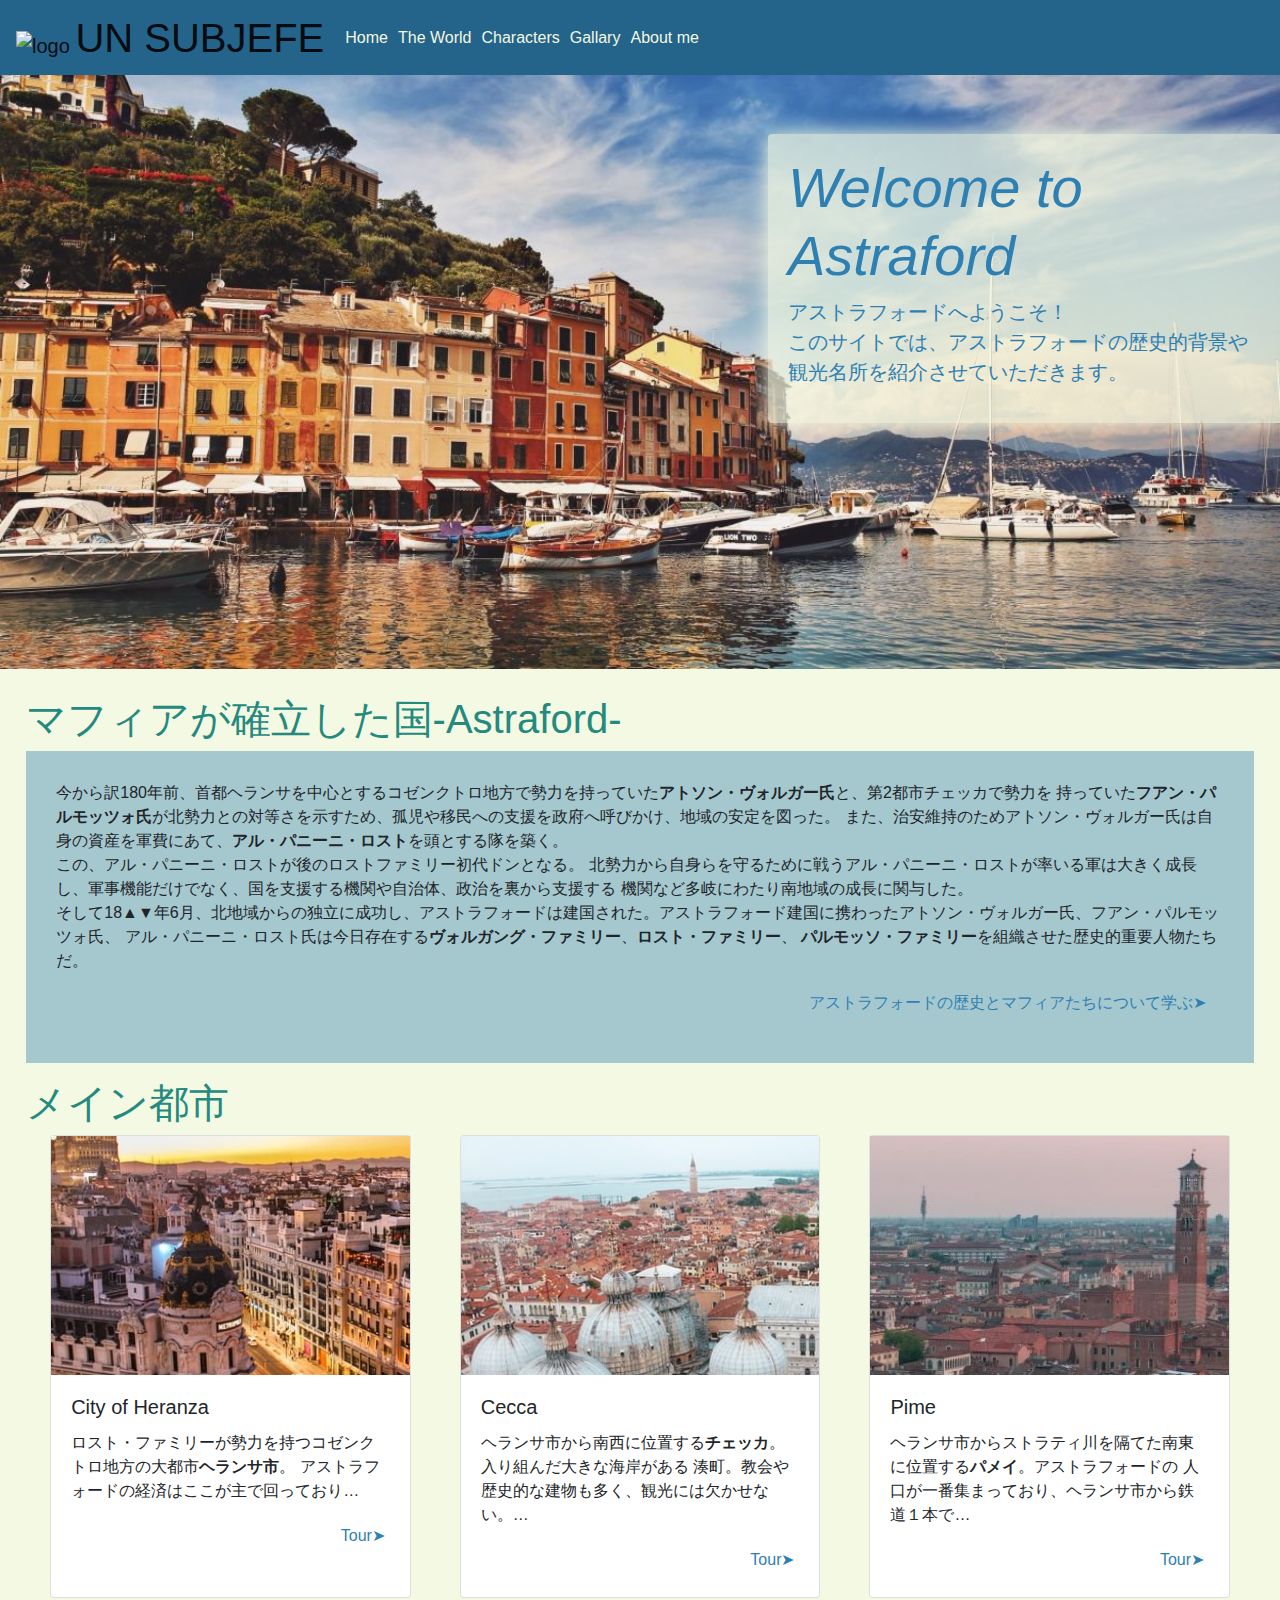
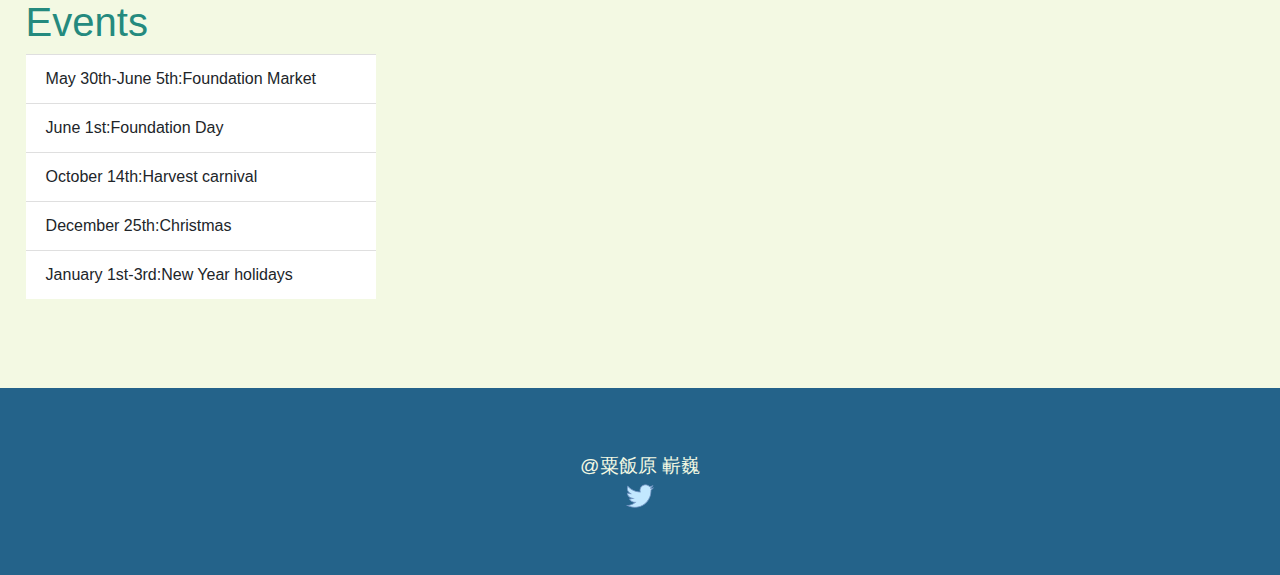
==== index.html @ 8f52335c "img" ====
<!DOCTYPE html>
<html lang="jp">
    <head>
        <meta charset="utf-8">
        <meta name="description" content="粟飯原嶄巍の創作世界観、キャラクター、作品を紹介するサイト。">
        <meta http-equiv="X-UA-Compatible" content="IE=edge">
        <meta name="viewport" content="width=device-width,initial-scale=1">
        <meta name="twitter:site" content="@Zanshino_uno" />
        <title>嶄巍-創作サイト│HOME</title>
        <!---- Bootstrap CSS ---->
        <link rel="stylesheet" href="bootstrap-css/bootstrap-grid.min.css">
        <link rel="stylesheet" href="bootstrap-css/bootstrap.min.css">
        <!---- CSS ----->
        <link rel="stylesheet" href="style.css">
    </head>
    <body>
        <header>
            

            <nav class="navbar navbar-expand-lg navbar-light">
                <a class="navbar-brand" href="#">
                    <img class="logo" src="index.html" alt="logo">
                    <h1 class="sitename">UN SUBJEFE</h1>
                </a>
                <button class="button"type="button" onclick="toggleMenue()">
                    <div class="bar1"></div>
                    <div class="bar2"></div>
                    <div class="bar3"></div>
                </button>
                <div class="navisheet">
                    <ul id="togg-nav" class="hide navbar-nav">
                        <li class="nav-item active">
                            <a class="navi-link" href="#">Home <span class="sr-only">(current)</span></a>
                        </li>
                        <li class="nav-item">
                            <a class="navi-link" href="#">The World</a>
                        </li>
                        <li class="nav-item">
                            <a class="navi-link" href="characters/character.html">Characters</a>
                        </li>
                        <li class="nav-item">
                            <a class="navi-link" href="#">Gallary</a>
                        </li>
                        <li class="nav-item">
                            <a class="navi-link" href="#">About me</a>
                        </li>
                    </ul>
                </div>
            </nav>
            <div class="hero-space">
                <img class="hero-img img" src="images/seasidetown.jpg">
                <div class="message">
                    <h3 class="welcome display-4"><i>Welcome to Astraford</i></h3>
                    <p class="lead">アストラフォードへようこそ！<br>
                       このサイトでは、アストラフォードの歴史的背景や<br>
                       観光名所を紹介させていただきます。 
                    </p>
                </div>
            </div>    
        </header>
        <main>
            <div class="space1">
            <div class="history">
                <h4 class="title">マフィアが確立した国-Astraford-</h4>
                <p class="histrical-background">今から訳180年前、首都ヘランサを中心とするコゼンクトロ地方で勢力を持っていた<strong>アトソン・ヴォルガー氏</strong>と、第2都市チェッカで勢力を
                    持っていた<strong>フアン・パルモッツォ氏</strong>が北勢力との対等さを示すため、孤児や移民への支援を政府へ呼びかけ、地域の安定を図った。
                    また、治安維持のためアトソン・ヴォルガー氏は自身の資産を軍費にあて、<strong>アル・パニーニ・ロスト</strong>を頭とする隊を築く。<br>
                    この、アル・パニーニ・ロストが後のロストファミリー初代ドンとなる。
                    北勢力から自身らを守るために戦うアル・パニーニ・ロストが率いる軍は大きく成長し、軍事機能だけでなく、国を支援する機関や自治体、政治を裏から支援する
                    機関など多岐にわたり南地域の成長に関与した。<br>
                    そして18▲▼年6月、北地域からの独立に成功し、アストラフォードは建国された。アストラフォード建国に携わったアトソン・ヴォルガー氏、フアン・パルモッツォ氏、
                    アル・パニーニ・ロスト氏は今日存在する<strong>ヴォルガング・ファミリー</strong>、<strong>ロスト・ファミリー</strong>、
                    <strong>パルモッソ・ファミリー</strong>を組織させた歴史的重要人物たちだ。
                    <a class="history-link" href="#">アストラフォードの歴史とマフィアたちについて学ぶ➤</a>
                </p>
            </div>
            <div class="siteseeing">
                <h4 class="title">メイン都市</h4>
                <div class="city-card">
                    <div class="s-cd-c card gap1">
                        <img class="s-cd-i " src="images/heranza.jpg" alt="Card image cap">
                        <div class="card-body">
                            <h5 class="card-title">City of Heranza</h5>
                            <p class="card-text">ロスト・ファミリーが勢力を持つコゼンクトロ地方の大都市<strong>ヘランサ市</strong>。
                            アストラフォードの経済はここが主で回っており…</p>
                            <a class="history-link" href="#">Tour➤</a>
                        </div>
                    </div>
                    <div class="s-cd-c card gap1" >
                        <img class="s-cd-i " src="images/cecca.jpg" alt="Card image cap">
                        <div class="card-body">
                            <h5 class="card-title">Cecca</h5>
                            <p class="card-text">ヘランサ市から南西に位置する<strong>チェッカ</strong>。入り組んだ大きな海岸がある
                            湊町。教会や歴史的な建物も多く、観光には欠かせない。…</p>
                            <a class="history-link" href="#">Tour➤</a>
                        </div>
                    </div>
                    <div class="s-cd-c card gap1" >
                        <img class="s-cd-i " src="images/pime.jpg" alt="Card image cap">
                        <div class="card-body">
                            <h5 class="card-title">Pime</h5>
                            <p class="card-text">ヘランサ市からストラティ川を隔てた南東に位置する<strong>パメイ</strong>。アストラフォードの
                                人口が一番集まっており、ヘランサ市から鉄道１本で…
                            </p>
                            <a class="history-link" href="#">Tour➤</a>
                        </div>
                    </div>
                </div>
                </div>
                <div class="news">
                    <h4 class="title">Events</h4>
                    <ul class="list-group list-group-flush">
                        <li class="list-group-item">May 30th-June 5th:Foundation Market</li>
                        <li class="list-group-item">June 1st:Foundation Day</li>
                        <li class="list-group-item">October 14th:Harvest carnival</li>
                        <li class="list-group-item">December 25th:Christmas</li>
                        <li class="list-group-item">January 1st-3rd:New Year holidays</li>
                    </ul>
                </div>
            </div>
        </main>
        <footer>
            <div class="f-content">@粟飯原 嶄巍</div>
            <a class="sns-link" href="https://twitter.com/Zanshino_uno">
                <img src="images/twitter.png" alt="twitter">
            </a>
        </footer>




        <script src="bootstrap-js/bootstrap.min.js"></script>
        <script src="js/toggle.js"></script>
    </body>
</html>
---- style.css ----
/*---------font------------------*/
.sitename {
  display: inline;
}

p {
  font-size: 1rem;
}

body {
  background-color: #F3F9E3;
}

body footer {
  background-color: #24638A;
}

body nav {
  background-color: #24638A;
  position: relative;
  height: 75px;
}

body nav .navi-link {
  color: #F3F9E3;
  margin: 5px;
  font-size: 1rem;
}

body nav .nav-item {
  text-align: center;
}

body .button {
  display: none;
}

body header .hero-space {
  width: 100%;
  position: relative;
}

body header .message {
  background-color: rgba(243, 249, 227, 0.7);
  position: absolute;
  padding: 20px;
  -webkit-box-shadow: 0 0 20px #F3F9E3;
          box-shadow: 0 0 20px #F3F9E3;
  border-radius: 4px 0 0 4px;
  color: #2F80B2;
}

body header .hero-img {
  width: 100%;
}

body main {
  max-width: 1300px;
  margin: 0 auto;
  padding: 2%;
}

body main .title {
  font-size: 2.5rem;
  color: #248A7E;
}

body main .histrical-background {
  background-color: rgba(47, 128, 178, 0.4);
  padding: 2.5%;
}

body main .history-link {
  display: block;
  color: #2F80B2;
  text-align: end;
  padding: 1.5%;
}

body main .city-card {
  width: 100%;
  display: -webkit-box;
  display: -ms-flexbox;
  display: flex;
  -webkit-box-pack: justify;
      -ms-flex-pack: justify;
          justify-content: space-between;
}

body main .card {
  margin: 0 2%;
  width: 420px;
}

body main .news {
  width: 350px;
  -ms-grid-column: 2;
  -ms-grid-column-span: 1;
  grid-column: 2/3;
  -ms-grid-row: 1;
  -ms-grid-row-span: 1;
  grid-row: 1/2;
}

body footer {
  padding: 5%;
  text-align: center;
  margin-top: 5%;
}

body footer .f-content {
  color: #F3F9E3;
  font-size: 1.2rem;
}

@media screen and (min-width: 900px) {
  .message {
    top: 10%;
    left: 60%;
    width: 40%;
    -webkit-animation: lighttoleft 3s;
            animation: lighttoleft 3s;
  }
  @-webkit-keyframes lighttoleft {
    from {
      left: 100%;
    }
    to {
      left: 60%;
    }
  }
  @keyframes lighttoleft {
    from {
      left: 100%;
    }
    to {
      left: 60%;
    }
  }
  .hero-img {
    width: 100%;
  }
}

@media screen and (max-width: 899px) {
  /*-----font-------*/
  p {
    font-size: 0.8rem;
  }
  body header .message {
    position: -webkit-sticky;
    position: sticky;
    text-align: center;
    background-color: rgba(255, 234, 117, 0.2);
    border-radius: 0 0 0 0;
  }
  body header .message .welcome {
    font-size: 2rem;
    font-weight: 400;
  }
  body header .message .lead {
    font-size: 0.8rem;
  }
  body .navisheet {
    background-color: rgba(36, 99, 138, 0.7);
    position: absolute;
    width: 70%;
    z-index: 10;
    top: 75px;
    left: 30%;
  }
  body ul {
    margin: 0;
    padding: 8% 0;
  }
  body .navi-link {
    font-size: 1.5rem;
    padding: 2%;
  }
  body .button {
    background-color: transparent;
    border: none;
    display: inline;
  }
  body ul.hide {
    display: none;
  }
  body .bar1, body .bar2, body .bar3 {
    width: 25px;
    height: 4px;
    background-color: #F3F9E3;
    margin: 4px 0;
    -webkit-transition: 0.4s;
    transition: 0.4s;
    border: 0;
  }
  body main .title {
    font-size: 1.3rem;
  }
  body main .siteseeing .city-card {
    display: inline;
  }
  body main .siteseeing .s-cd-i {
    width: 30%;
    margin: 6% 2%;
  }
  body main .siteseeing .s-cd-c {
    -webkit-box-orient: horizontal;
    -webkit-box-direction: normal;
        -ms-flex-direction: row;
            flex-direction: row;
    margin: 2% 0;
  }
  body main .siteseeing .card-body {
    padding: 3%;
  }
  body main .siteseeing .card-body h5, body main .siteseeing .card-body p {
    margin: 0;
  }
  body main .siteseeing .card {
    width: 100%;
  }
}
/*# sourceMappingURL=style.css.map */
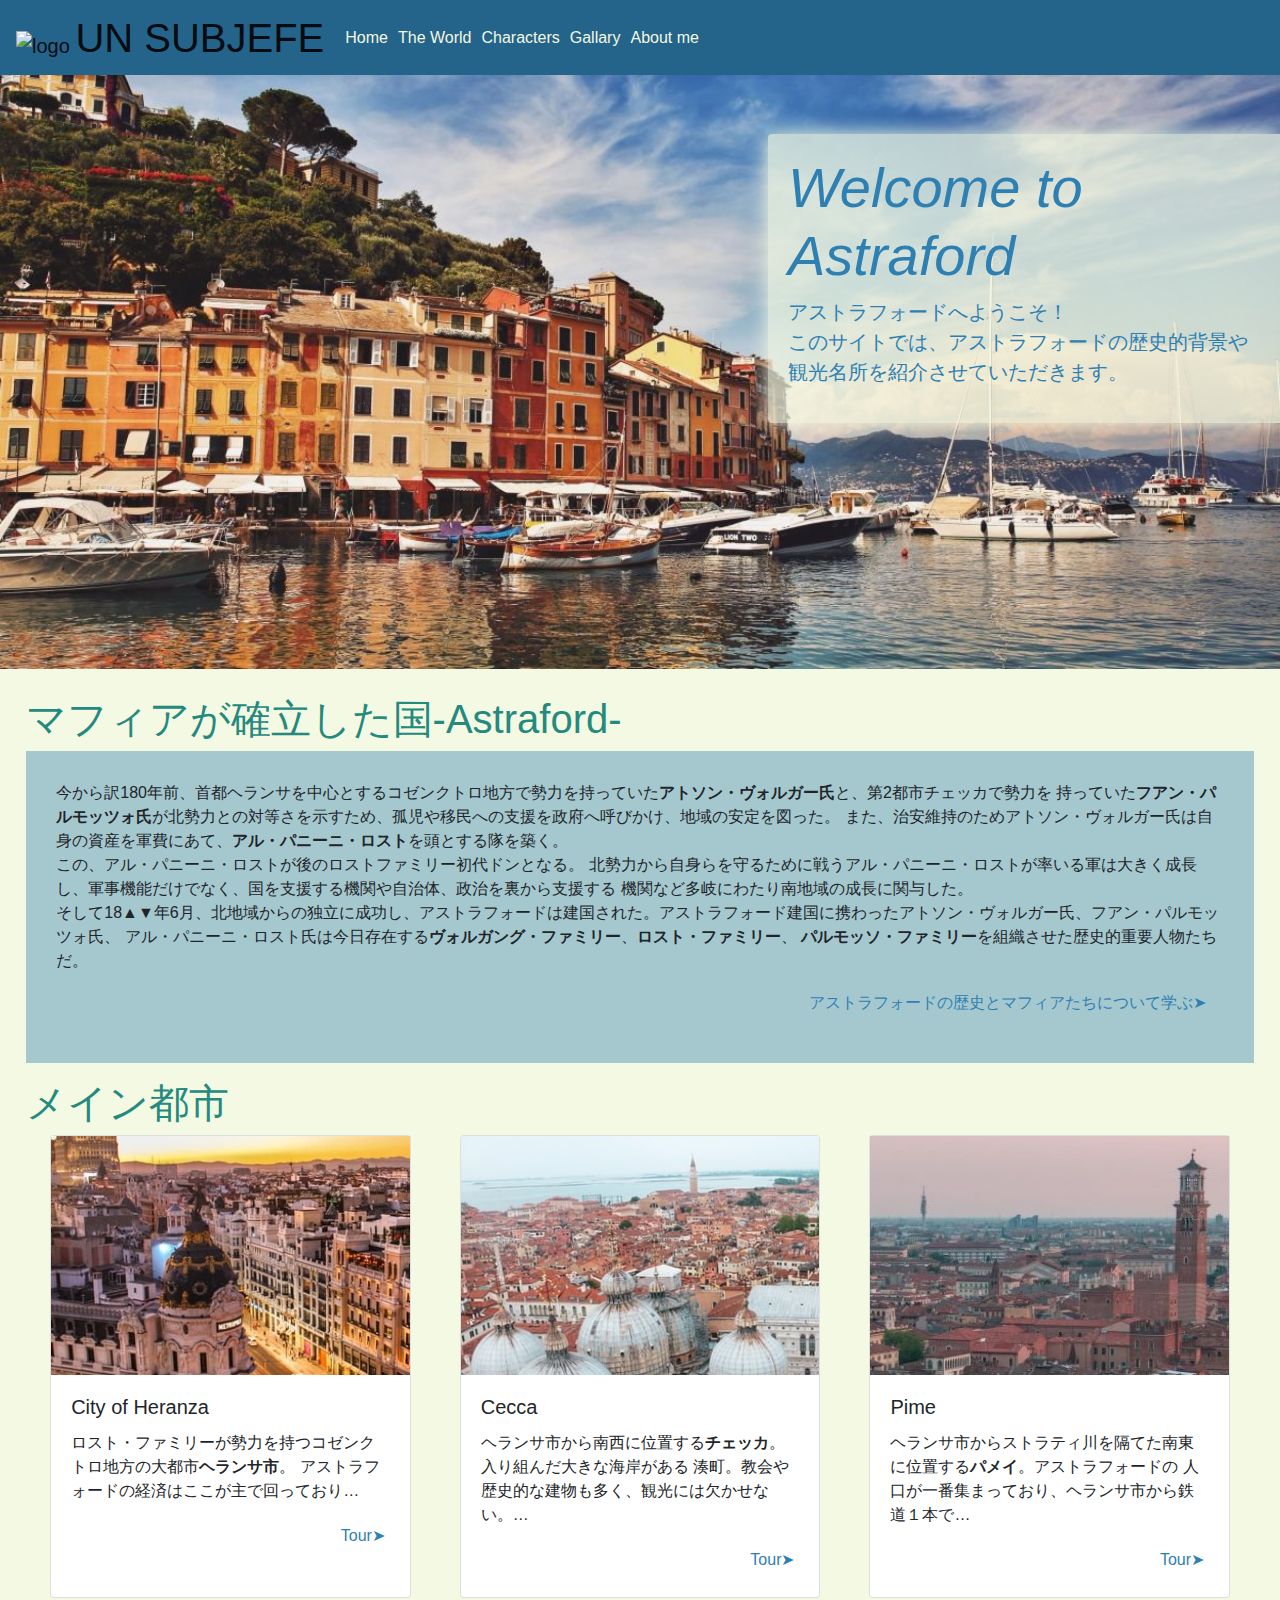
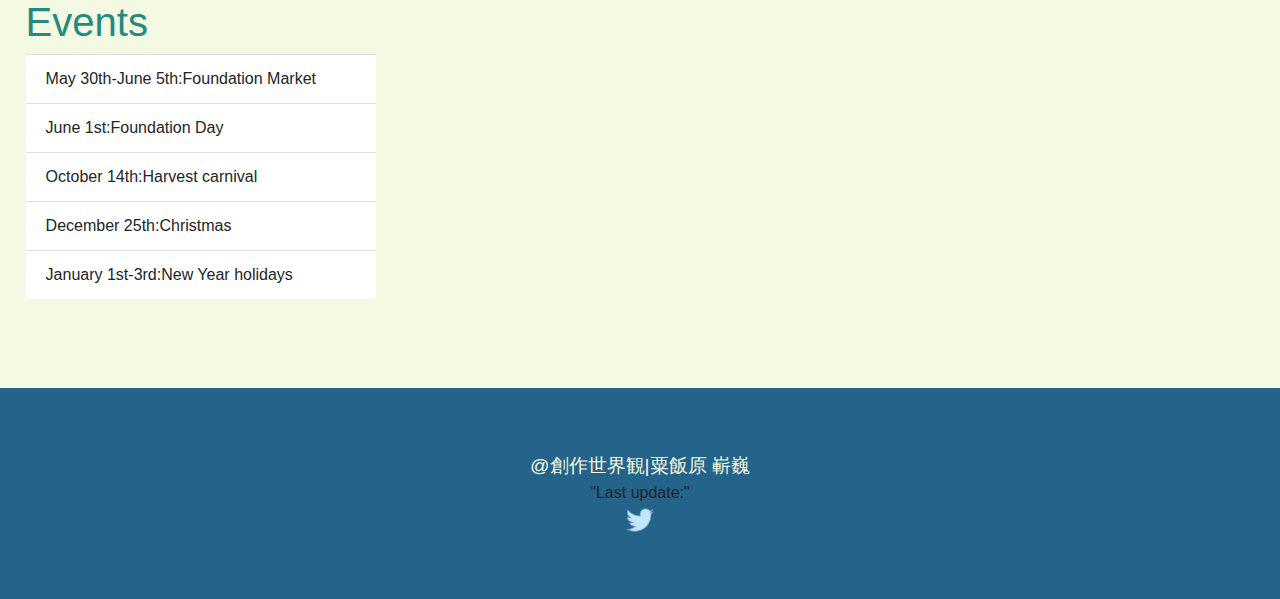
==== commit fc13897e: "date" ====
--- a/index.html
+++ b/index.html
@@ -120,7 +120,10 @@
             </div>
         </main>
         <footer>
-            <div class="f-content">@粟飯原 嶄巍</div>
+            <div class="f-content">@創作世界観|粟飯原 嶄巍</div>
+            <div>
+                "Last update:"<span id="currentdate"></span>
+            </div>
             <a class="sns-link" href="https://twitter.com/Zanshino_uno">
                 <img src="images/twitter.png" alt="twitter">
             </a>
@@ -131,5 +134,6 @@
 
         <script src="bootstrap-js/bootstrap.min.js"></script>
         <script src="js/toggle.js"></script>
+        <script src="js/currentupdates.js"></script>
     </body>
 </html>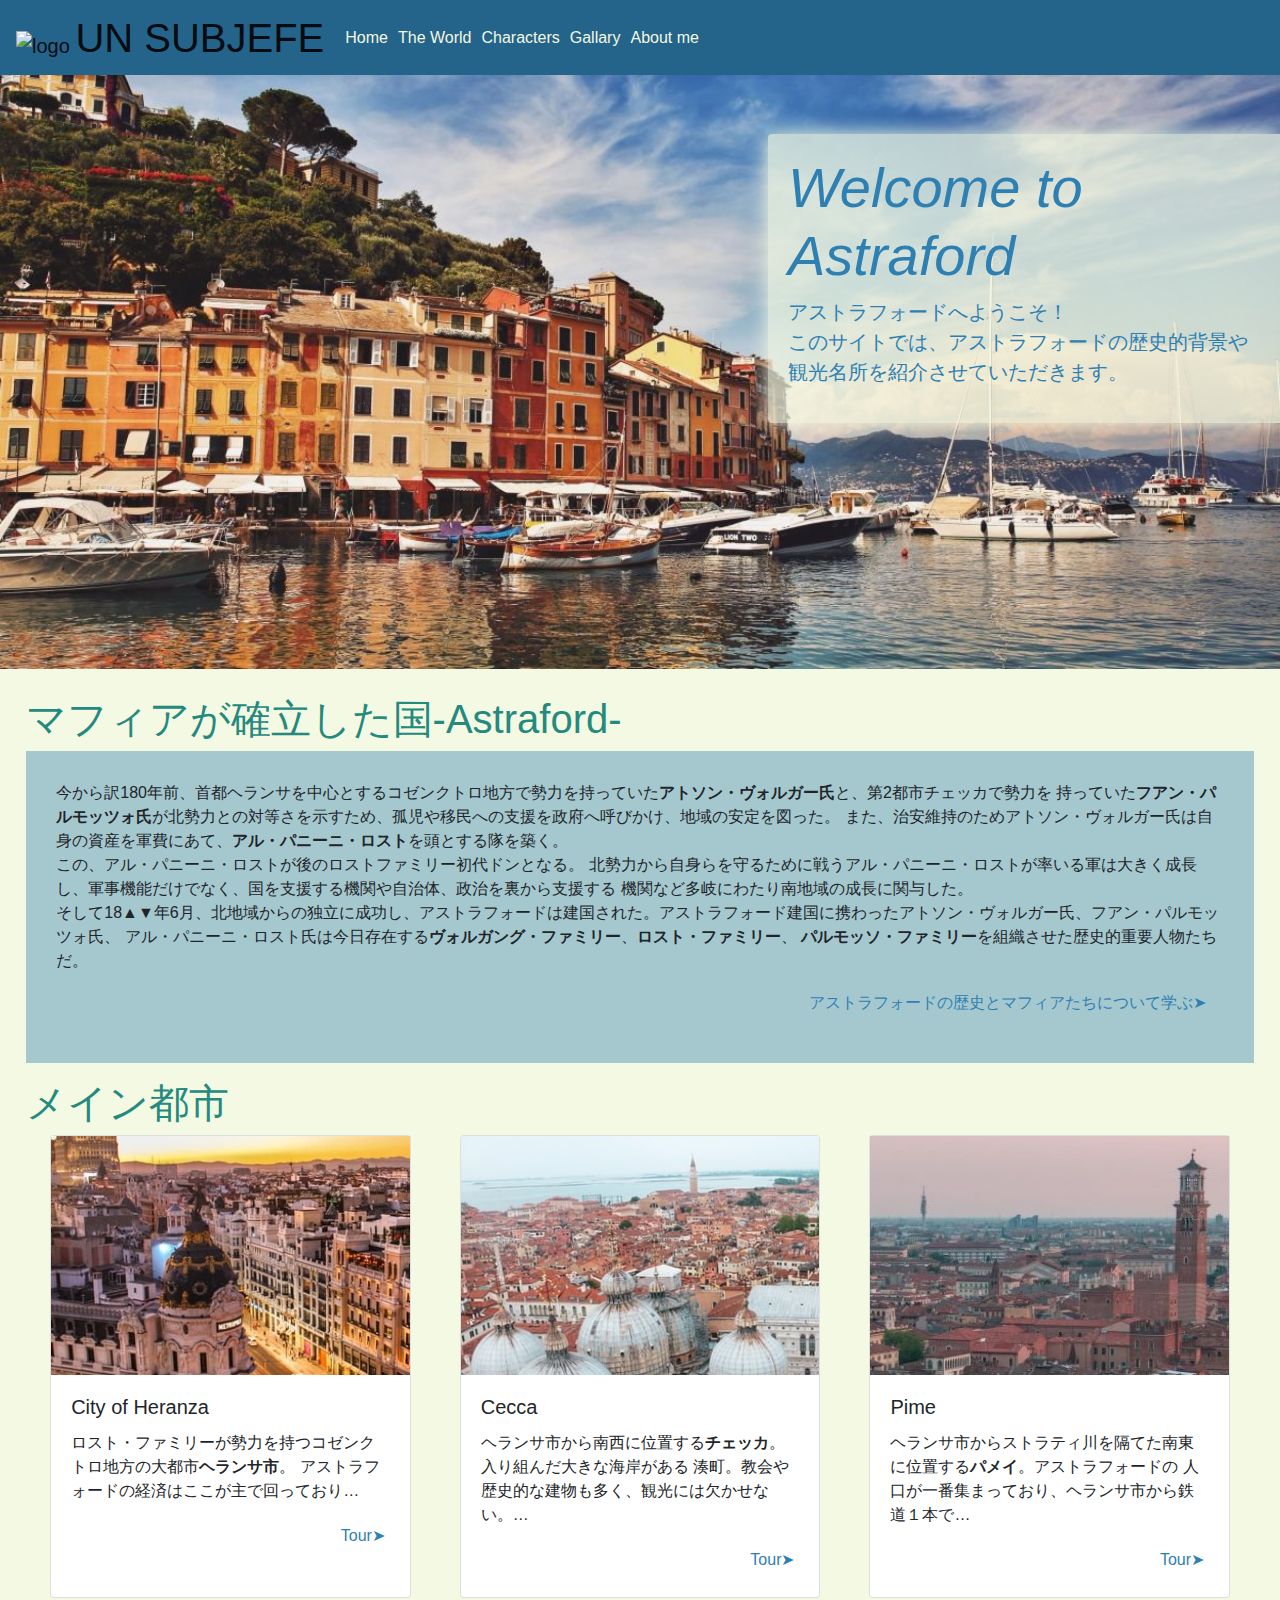
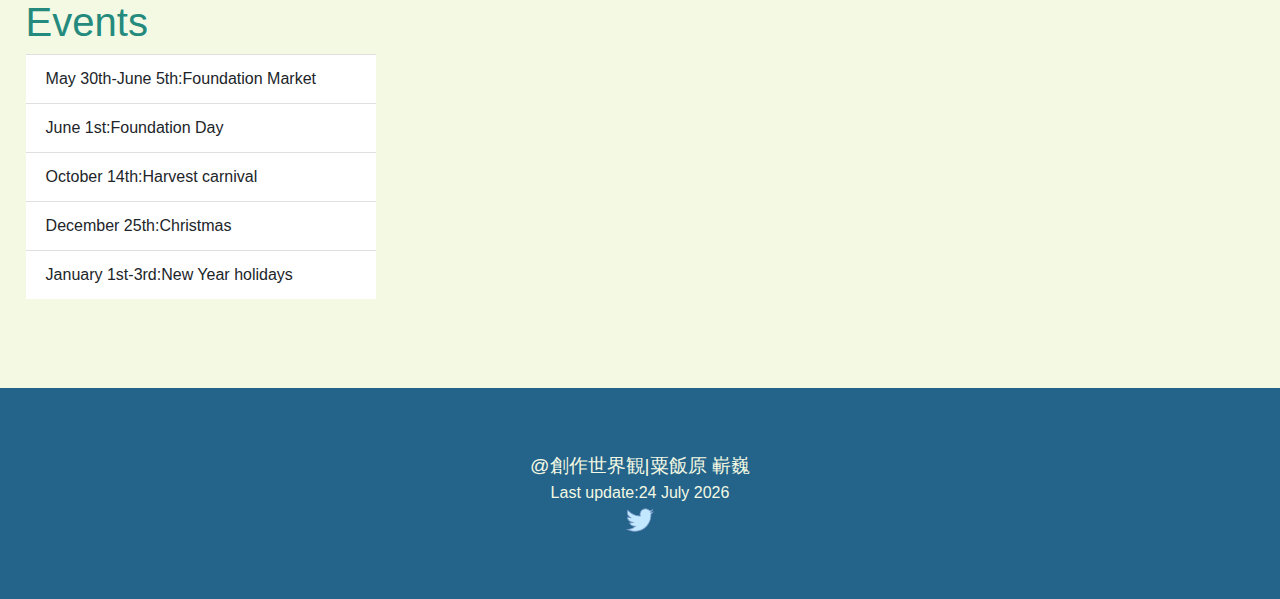
==== commit 035b9b63: "up" ====
--- a/index.html
+++ b/index.html
@@ -12,6 +12,7 @@
         <link rel="stylesheet" href="bootstrap-css/bootstrap.min.css">
         <!---- CSS ----->
         <link rel="stylesheet" href="style.css">
+        <!--<link rel="stylesheet" href="small.css">-->
     </head>
     <body>
         <header>
@@ -121,8 +122,8 @@
         </main>
         <footer>
             <div class="f-content">@創作世界観|粟飯原 嶄巍</div>
-            <div>
-                "Last update:"<span id="currentdate"></span>
+            <div class="f-info">
+                Last update:<span id="currentdate"></span>
             </div>
             <a class="sns-link" href="https://twitter.com/Zanshino_uno">
                 <img src="images/twitter.png" alt="twitter">
--- a/style.css
+++ b/style.css
@@ -113,6 +113,11 @@
   font-size: 1.2rem;
 }
 
+body footer .f-info {
+  color: #F3F9E3;
+  font-weight: lighter;
+}
+
 @media screen and (min-width: 900px) {
   .message {
     top: 10%;
@@ -175,7 +180,7 @@
   }
   body .navi-link {
     font-size: 1.5rem;
-    padding: 2%;
+    margin-top: 3%;
   }
   body .button {
     background-color: transparent;
--- a/small.css
+++ b/small.css
@@ -0,0 +1,152 @@
+@media screen and (max-width: 600px) {
+  /*---------font------------------*/
+  .sitename {
+    display: inline;
+  }
+  p {
+    font-size: 0.8rem;
+  }
+  body {
+    background-color: #F3F9E3;
+  }
+  body footer {
+    background-color: #24638A;
+  }
+  body nav {
+    background-color: #24638A;
+    position: relative;
+    height: 75px;
+  }
+  body nav .navisheet {
+    background-color: rgba(36, 99, 138, 0.7);
+    position: absolute;
+    width: 70%;
+    z-index: 10;
+    top: 75px;
+    left: 30%;
+  }
+  body nav .navi-link {
+    font-size: 1.5rem;
+    margin-top: 3%;
+  }
+  body nav .nav-item {
+    text-align: center;
+  }
+  body .button {
+    background-color: transparent;
+    border: none;
+    display: inline;
+  }
+  body header .hero-space {
+    width: 100%;
+    position: relative;
+  }
+  body header .message {
+    background-color: rgba(243, 249, 227, 0.7);
+    position: absolute;
+    padding: 20px;
+    -webkit-box-shadow: 0 0 20px #F3F9E3;
+            box-shadow: 0 0 20px #F3F9E3;
+    border-radius: 4px 0 0 4px;
+    color: #2F80B2;
+  }
+  body header .hero-img {
+    width: 100%;
+  }
+  body header .message {
+    position: -webkit-sticky;
+    position: sticky;
+    text-align: center;
+    background-color: rgba(255, 234, 117, 0.2);
+    border-radius: 0 0 0 0;
+  }
+  body header .message .welcome {
+    font-size: 2rem;
+    font-weight: 400;
+  }
+  body header .message .lead {
+    font-size: 0.8rem;
+  }
+  body ul {
+    margin: 0;
+    padding: 12% 0;
+  }
+  body ul.hide {
+    display: none;
+  }
+  body .bar1, body .bar2, body .bar3 {
+    width: 25px;
+    height: 4px;
+    background-color: #F3F9E3;
+    margin: 4px 0;
+    -webkit-transition: 0.4s;
+    transition: 0.4s;
+    border: 0;
+  }
+  body main {
+    max-width: 1300px;
+    margin: 0 auto;
+    padding: 2%;
+  }
+  body main .title {
+    font-size: 1.3rem;
+    color: #248A7E;
+  }
+  body main .histrical-background {
+    background-color: rgba(47, 128, 178, 0.4);
+    padding: 2.5%;
+  }
+  body main .history-link {
+    display: block;
+    color: #2F80B2;
+    text-align: end;
+    padding: 1.5%;
+  }
+  body main .city-card {
+    width: 100%;
+    display: inline;
+    -webkit-box-pack: justify;
+        -ms-flex-pack: justify;
+            justify-content: space-between;
+  }
+  body main .s-cd-i {
+    width: 30%;
+    margin: 6% 2%;
+  }
+  body main .s-cd-c {
+    -webkit-box-orient: horizontal;
+    -webkit-box-direction: normal;
+        -ms-flex-direction: row;
+            flex-direction: row;
+    margin: 2% 0;
+  }
+  body main .card {
+    margin: 0 2%;
+    width: 100%;
+  }
+  body main .card-body {
+    padding: 3%;
+  }
+  body main .card-body h5, body main .card-body p {
+    margin: 0;
+  }
+  body main .news {
+    width: 350px;
+    -ms-grid-column: 2;
+    -ms-grid-column-span: 1;
+    grid-column: 2/3;
+    -ms-grid-row: 1;
+    -ms-grid-row-span: 1;
+    grid-row: 1/2;
+  }
+  body footer {
+    padding: 5%;
+    text-align: center;
+    margin-top: 5%;
+  }
+  body footer .f-content .f-info {
+    color: #F3F9E3;
+    font-size: 1.2rem;
+  }
+}
+/*# sourceMappingURL=small.css.map */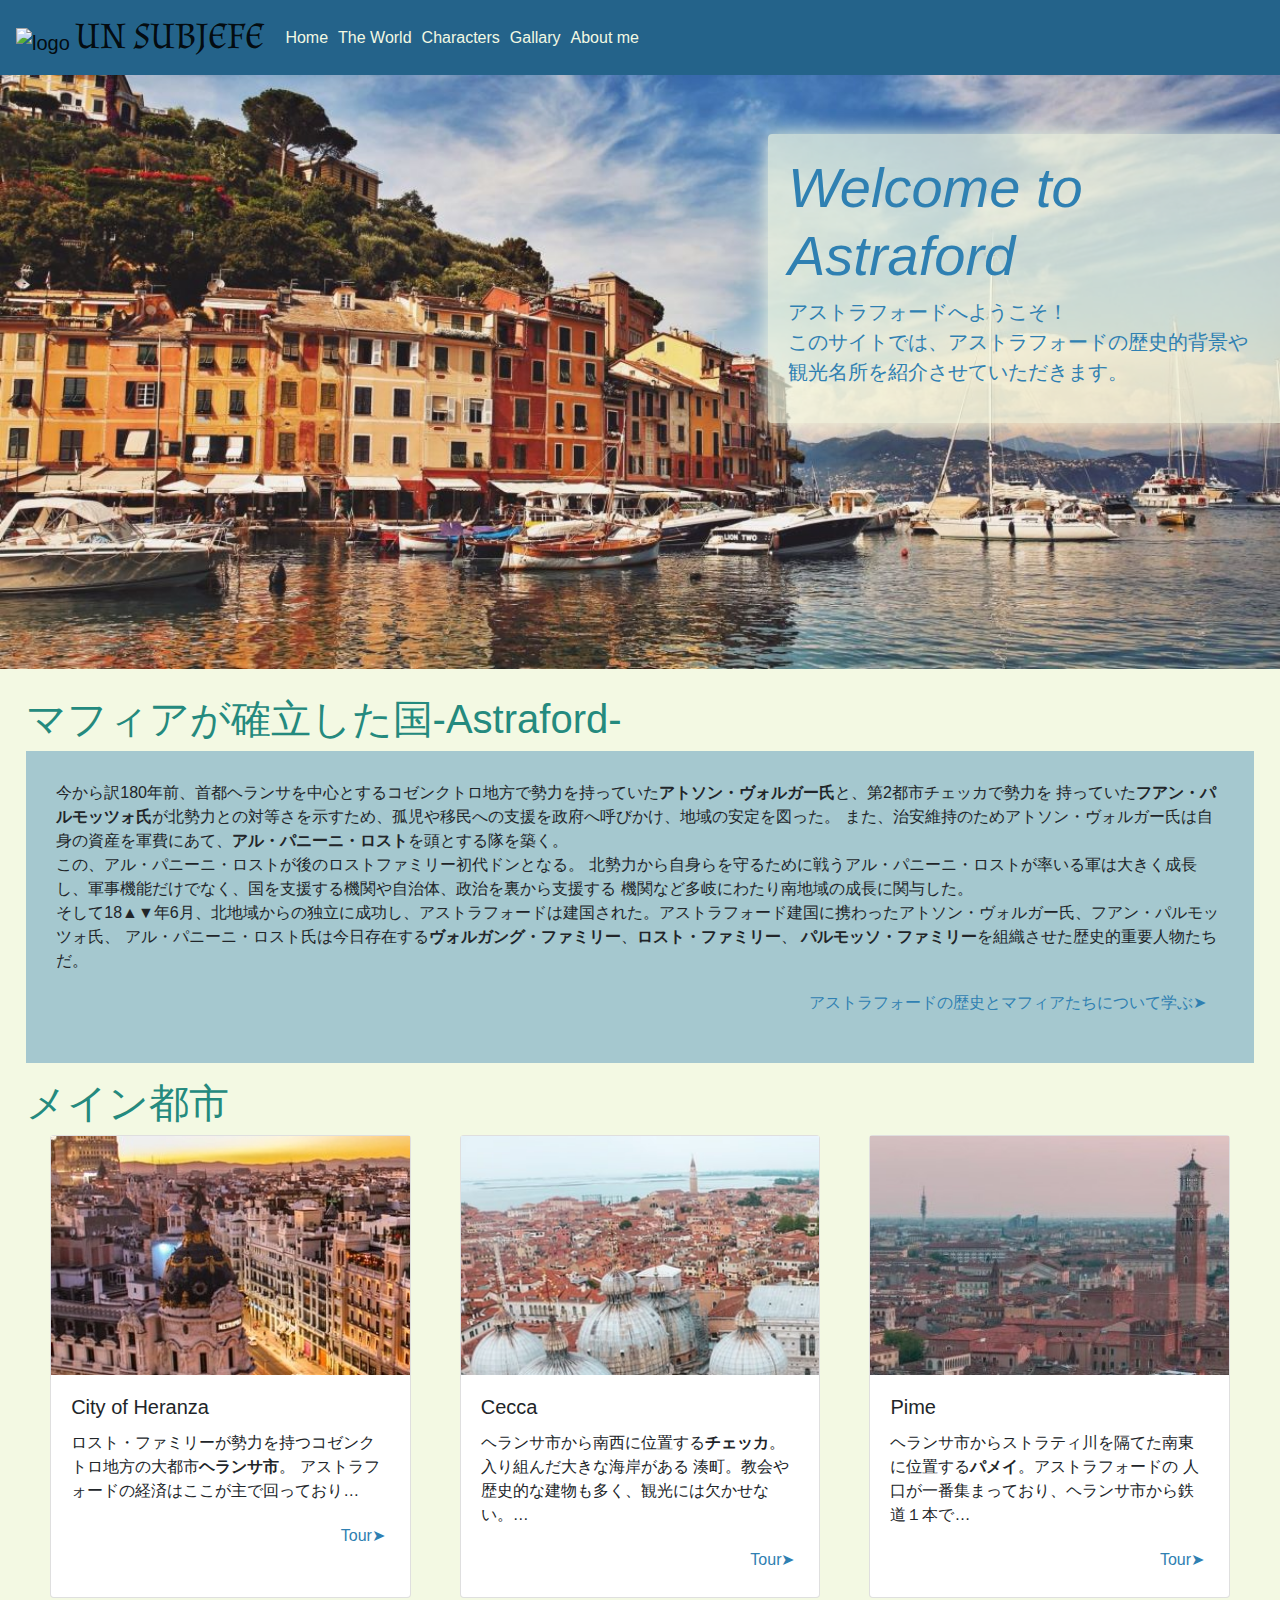
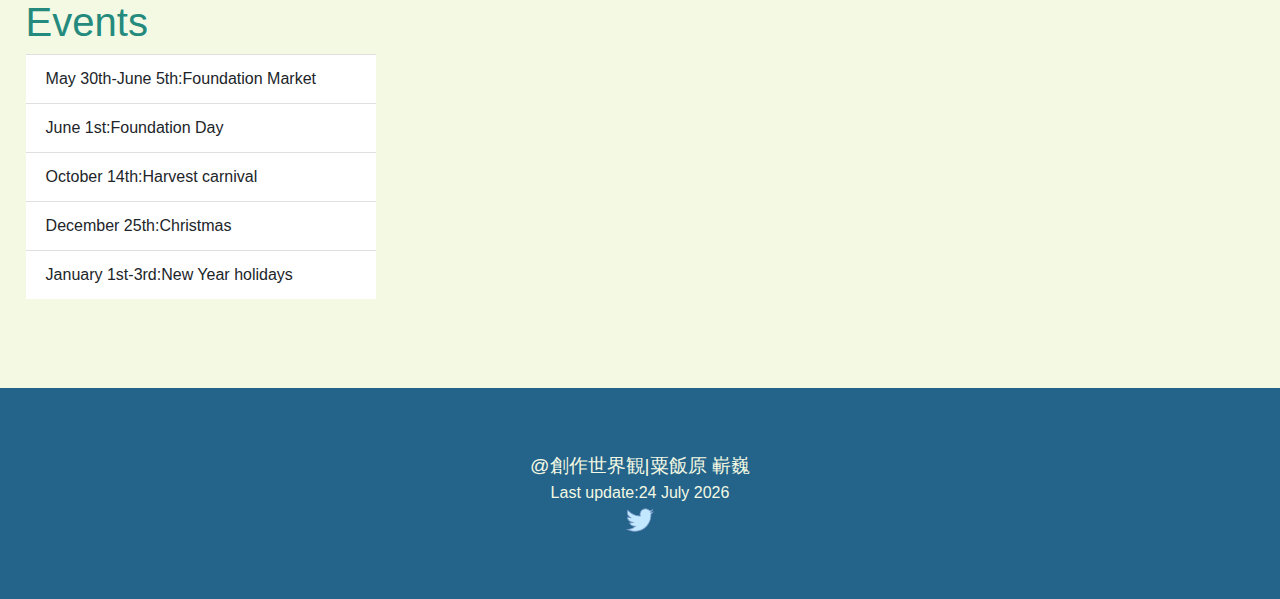
==== commit bad54094: "fonts, chara" ====
--- a/index.html
+++ b/index.html
@@ -13,6 +13,12 @@
         <!---- CSS ----->
         <link rel="stylesheet" href="style.css">
         <!--<link rel="stylesheet" href="small.css">-->
+
+        <!----------------------fonts-->
+        <link rel="preconnect" href="https://fonts.googleapis.com">
+        <link rel="preconnect" href="https://fonts.gstatic.com" crossorigin>
+        <link href="https://fonts.googleapis.com/css2?family=Almendra:wght@700&family=M+PLUS+Rounded+1c:wght@300&display=swap"
+            rel="stylesheet">
     </head>
     <body>
         <header>
@@ -31,7 +37,7 @@
                 <div class="navisheet">
                     <ul id="togg-nav" class="hide navbar-nav">
                         <li class="nav-item active">
-                            <a class="navi-link" href="#">Home <span class="sr-only">(current)</span></a>
+                            <a class="navi-link" href="../index.html">Home <span class="sr-only">(current)</span></a>
                         </li>
                         <li class="nav-item">
                             <a class="navi-link" href="#">The World</a>
@@ -120,15 +126,15 @@
                 </div>
             </div>
         </main>
-        <footer>
-            <div class="f-content">@創作世界観|粟飯原 嶄巍</div>
-            <div class="f-info">
-                Last update:<span id="currentdate"></span>
-            </div>
-            <a class="sns-link" href="https://twitter.com/Zanshino_uno">
-                <img src="images/twitter.png" alt="twitter">
-            </a>
-        </footer>
+            <footer>
+                <div class="f-content">@創作世界観|粟飯原 嶄巍</div>
+                <div class="f-info">
+                    Last update:<span id="currentdate"></span>
+                </div>
+                <a class="sns-link" href="https://twitter.com/Zanshino_uno" target="_blank">
+                    <img src="images/twitter.png" alt="twitter">
+                </a>
+            </footer>
 
 
 
--- a/style.css
+++ b/style.css
@@ -5,6 +5,11 @@
 
 p {
   font-size: 1rem;
+}
+
+h1 {
+  font-family: 'Almendra', serif;
+  font-size: 2.3rem;
 }
 
 body {
